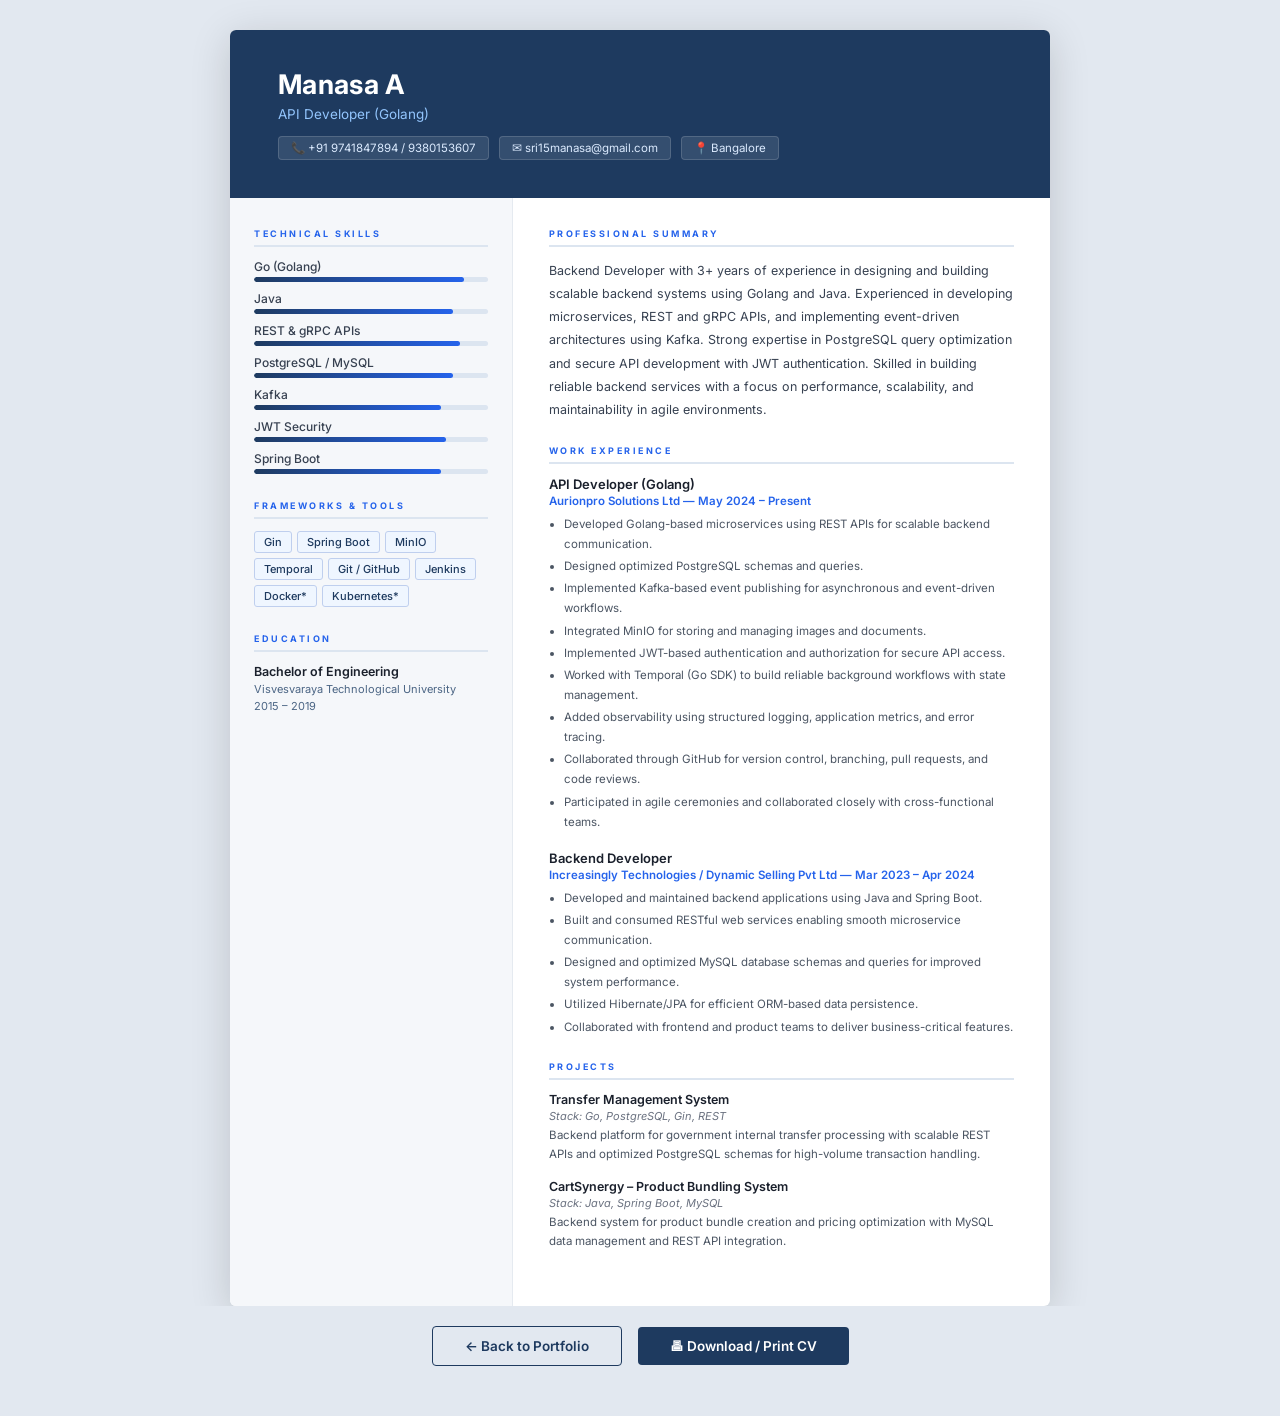
==== cv-template-2.html @ d66b4468 "f" ====
<!DOCTYPE html>
<html lang="en">
<head>
  <meta charset="UTF-8"/>
  <meta name="viewport" content="width=device-width, initial-scale=1.0"/>
  <title>Manasa A - CV (Classic Professional)</title>
  <style>
    @import url('https://fonts.googleapis.com/css2?family=Inter:wght@300;400;500;600;700&display=swap');
    * { margin:0; padding:0; box-sizing:border-box; }
    body { font-family:'Inter',sans-serif; background:#e2e8f0; color:#1a202c; padding:30px 15px; }

    .cv-wrap { max-width:820px; margin:0 auto; background:#fff; border-radius:6px; overflow:hidden; box-shadow:0 8px 40px rgba(0,0,0,.16); }

    /* ---- Header ---- */
    .cv-hdr { background:#1e3a5f; color:#fff; padding:38px 48px; }
    .cv-hdr h1 { font-size:27px; font-weight:700; letter-spacing:.3px; }
    .cv-hdr .role { font-size:13.5px; color:#93c5fd; margin-top:5px; font-weight:400; }
    .cv-hdr .contacts { margin-top:14px; display:flex; flex-wrap:wrap; gap:10px; }
    .cv-hdr .contacts span { font-size:11.5px; background:rgba(255,255,255,.1); border:1px solid rgba(255,255,255,.15); padding:4px 12px; border-radius:4px; color:#dbeafe; display:flex; align-items:center; gap:5px; }

    /* ---- Body ---- */
    .cv-body { display:grid; grid-template-columns:1fr 1.9fr; }

    /* ---- Sidebar ---- */
    .cv-side { background:#f5f7fa; padding:30px 24px; border-right:1px solid #e5eaf0; }
    .side-sec { margin-bottom:26px; }
    .side-sec h3 { font-size:9px; letter-spacing:2.5px; text-transform:uppercase; color:#2563eb; margin-bottom:12px; padding-bottom:6px; border-bottom:2px solid #dce5f0; font-weight:700; }
    .sk-block { margin-bottom:9px; }
    .sk-block span { font-size:12px; display:block; margin-bottom:3px; color:#374151; font-weight:500; }
    .sk-bar { width:100%; height:5px; background:#dce5f0; border-radius:3px; overflow:hidden; }
    .sk-fill { height:100%; border-radius:3px; background:linear-gradient(90deg,#1e3a5f,#2563eb); }
    .tag-wrap { display:flex; flex-wrap:wrap; gap:5px; }
    .ttag { background:#eff6ff; color:#1e3a5f; border:1px solid #bfcfee; font-size:11px; padding:3px 9px; border-radius:3px; font-weight:500; }
    .edu-it h4 { font-size:12.5px; font-weight:600; color:#1a202c; }
    .edu-it .sub { font-size:11px; color:#4b6584; margin-top:2px; line-height:1.55; }

    /* ---- Main ---- */
    .cv-main { padding:30px 36px; }
    .ms { margin-bottom:24px; }
    .ms h3 { font-size:9px; letter-spacing:2.5px; text-transform:uppercase; color:#2563eb; margin-bottom:12px; padding-bottom:6px; border-bottom:2px solid #dce5f0; font-weight:700; }
    .summary { font-size:12.5px; color:#374151; line-height:1.85; }
    .exp-it { margin-bottom:18px; }
    .exp-it h4 { font-size:13px; font-weight:600; color:#1a202c; }
    .exp-it .co { font-size:11.5px; color:#2563eb; font-weight:600; margin:2px 0 6px; }
    .exp-it ul { padding-left:15px; }
    .exp-it ul li { font-size:11.5px; color:#4b5563; line-height:1.75; margin-bottom:2px; }
    .exp-it p { font-size:11.5px; color:#4b5563; line-height:1.75; margin-top:4px; }
    .proj-it { margin-bottom:14px; }
    .proj-it h4 { font-size:12.5px; font-weight:600; color:#1a202c; }
    .proj-it .stk { font-size:11px; color:#6b7280; font-style:italic; margin:2px 0 3px; }
    .proj-it p { font-size:11.5px; color:#4b5563; line-height:1.7; }

    /* ---- Buttons ---- */
    .btns { text-align:center; padding:20px; background:#e2e8f0; }
    .pbtn { background:#1e3a5f; color:#fff; border:none; padding:11px 32px; border-radius:4px; font-size:13.5px; font-family:'Inter',sans-serif; font-weight:600; cursor:pointer; transition:background .2s; }
    .pbtn:hover { background:#2563eb; }
    .pbtn.back { background:transparent; color:#1e3a5f; border:1.5px solid #1e3a5f; margin-right:12px; }
    .pbtn.back:hover { background:#1e3a5f; color:#fff; }
    @media print { body{background:#fff;padding:0;} .cv-wrap{box-shadow:none;border-radius:0;} .btns{display:none;} }
  </style>
</head>
<body>

<div class="cv-wrap">

  <!-- HEADER -->
  <div class="cv-hdr">
    <h1 id="cv2-name">Manasa A</h1>
    <div class="role" id="cv2-role">API Developer (Golang)</div>
    <div class="contacts" id="cv2-contacts">
      <span>&#128222; +91 9741847894 / 9380153607</span>
      <span>&#9993; sri15manasa@gmail.com</span>
      <span>&#128205; Bangalore</span>
    </div>
  </div>

  <!-- BODY -->
  <div class="cv-body">

    <!-- SIDEBAR -->
    <div class="cv-side">

      <div class="side-sec">
        <h3>Technical Skills</h3>
        <div id="cv2-skills">
          <div class="sk-block"><span>Go (Golang)</span><div class="sk-bar"><div class="sk-fill" style="width:90%"></div></div></div>
          <div class="sk-block"><span>Java</span><div class="sk-bar"><div class="sk-fill" style="width:85%"></div></div></div>
          <div class="sk-block"><span>REST &amp; gRPC APIs</span><div class="sk-bar"><div class="sk-fill" style="width:88%"></div></div></div>
          <div class="sk-block"><span>PostgreSQL / MySQL</span><div class="sk-bar"><div class="sk-fill" style="width:85%"></div></div></div>
          <div class="sk-block"><span>Kafka</span><div class="sk-bar"><div class="sk-fill" style="width:80%"></div></div></div>
          <div class="sk-block"><span>JWT Security</span><div class="sk-bar"><div class="sk-fill" style="width:82%"></div></div></div>
          <div class="sk-block"><span>Spring Boot</span><div class="sk-bar"><div class="sk-fill" style="width:80%"></div></div></div>
        </div>
      </div>

      <div class="side-sec">
        <h3>Frameworks &amp; Tools</h3>
        <div class="tag-wrap" id="cv2-tags">
          <span class="ttag">Gin</span><span class="ttag">Spring Boot</span><span class="ttag">MinIO</span>
          <span class="ttag">Temporal</span><span class="ttag">Git / GitHub</span>
          <span class="ttag">Jenkins</span><span class="ttag">Docker*</span><span class="ttag">Kubernetes*</span>
        </div>
      </div>

      <div class="side-sec">
        <h3>Education</h3>
        <div class="edu-it">
          <h4>Bachelor of Engineering</h4>
          <div class="sub">Visvesvaraya Technological University<br/>2015 &ndash; 2019</div>
        </div>
      </div>

    </div>

    <!-- MAIN -->
    <div class="cv-main">

      <div class="ms">
        <h3>Professional Summary</h3>
        <p class="summary" id="cv2-summary">Backend Developer with 3+ years of experience in designing and building scalable backend systems using Golang and Java. Experienced in developing microservices, REST and gRPC APIs, and implementing event-driven architectures using Kafka. Strong expertise in PostgreSQL query optimization and secure API development with JWT authentication. Skilled in building reliable backend services with a focus on performance, scalability, and maintainability in agile environments.</p>
      </div>

      <div class="ms">
        <h3>Work Experience</h3>
        <div id="cv2-experience">
          <div class="exp-it">
            <h4>API Developer (Golang)</h4>
            <div class="co">Aurionpro Solutions Ltd &mdash; May 2024 &ndash; Present</div>
            <ul>
              <li>Developed Golang-based microservices using REST APIs for scalable backend communication.</li>
              <li>Designed optimized PostgreSQL schemas and queries.</li>
              <li>Implemented Kafka-based event publishing for asynchronous and event-driven workflows.</li>
              <li>Integrated MinIO for storing and managing images and documents.</li>
              <li>Implemented JWT-based authentication and authorization for secure API access.</li>
              <li>Worked with Temporal (Go SDK) to build reliable background workflows with state management.</li>
              <li>Added observability using structured logging, application metrics, and error tracing.</li>
              <li>Collaborated through GitHub for version control, branching, pull requests, and code reviews.</li>
              <li>Participated in agile ceremonies and collaborated closely with cross-functional teams.</li>
            </ul>
          </div>
          <div class="exp-it">
            <h4>Backend Developer</h4>
            <div class="co">Increasingly Technologies / Dynamic Selling Pvt Ltd &mdash; Mar 2023 &ndash; Apr 2024</div>
            <ul>
              <li>Developed and maintained backend applications using Java and Spring Boot.</li>
              <li>Built and consumed RESTful web services enabling smooth microservice communication.</li>
              <li>Designed and optimized MySQL database schemas and queries for improved system performance.</li>
              <li>Utilized Hibernate/JPA for efficient ORM-based data persistence.</li>
              <li>Collaborated with frontend and product teams to deliver business-critical features.</li>
            </ul>
          </div>
        </div>
      </div>

      <div class="ms">
        <h3>Projects</h3>
        <div id="cv2-projects">
          <div class="proj-it">
            <h4>Transfer Management System</h4>
            <div class="stk">Stack: Go, PostgreSQL, Gin, REST</div>
            <p>Backend platform for government internal transfer processing with scalable REST APIs and optimized PostgreSQL schemas for high-volume transaction handling.</p>
          </div>
          <div class="proj-it">
            <h4>CartSynergy &ndash; Product Bundling System</h4>
            <div class="stk">Stack: Java, Spring Boot, MySQL</div>
            <p>Backend system for product bundle creation and pricing optimization with MySQL data management and REST API integration.</p>
          </div>
        </div>
      </div>

    </div>
  </div><!-- end cv-body -->
</div><!-- end cv-wrap -->

<div class="btns">
  <button class="pbtn back" onclick="window.location.href='index.html'">&#8592; Back to Portfolio</button>
  <button class="pbtn" onclick="window.print()">&#128438; Download / Print CV</button>
</div>

<!-- Sync from portfolio edits via localStorage -->
<script>
(function(){
  var raw = localStorage.getItem('portfolio_data');
  if(!raw) return;
  var d; try{ d = JSON.parse(raw); } catch(e){ return; }
  function esc(s){ var el = document.createElement('span'); el.textContent = String(s||''); return el.innerHTML; }

  if(d.name) document.getElementById('cv2-name').textContent = d.name;
  if(d.role) document.getElementById('cv2-role').textContent = d.role;

  var spans = document.querySelectorAll('.cv-hdr .contacts span');
  var icons = ['\uD83D\uDCDE ', '\u2709 ', '\uD83D\uDCCD '];
  var vals  = [d.phone, d.email, d.location];
  for(var i = 0; i < spans.length && i < icons.length; i++){
    if(vals[i]) spans[i].textContent = icons[i] + vals[i];
  }

  if(d.summary) document.getElementById('cv2-summary').textContent = d.summary;

  if(d.skills && d.skills.length){
    var el = document.getElementById('cv2-skills'); el.innerHTML = '';
    d.skills.forEach(function(sk){
      el.innerHTML += '<div class="sk-block"><span>' + esc(sk.name) + '</span><div class="sk-bar"><div class="sk-fill" style="width:' + (sk.pct||0) + '%"></div></div></div>';
    });
  }

  if(d.tags && d.tags.length){
    var tel = document.getElementById('cv2-tags'); tel.innerHTML = '';
    d.tags.forEach(function(t){ tel.innerHTML += '<span class="ttag">' + esc(t) + '</span>'; });
  }

  if(d.experience && d.experience.length){
    var eel = document.getElementById('cv2-experience'); eel.innerHTML = '';
    d.experience.forEach(function(exp){
      eel.innerHTML += '<div class="exp-it"><h4>' + esc(exp.title) + '</h4><div class="co">' + esc(exp.company) + ' &mdash; ' + esc(exp.year) + '</div><p>' + esc(exp.desc) + '</p></div>';
    });
  }

  if(d.projects && d.projects.length){
    var pel = document.getElementById('cv2-projects'); pel.innerHTML = '';
    d.projects.forEach(function(proj){
      var stk = (proj.tags && proj.tags.length) ? proj.tags.map(esc).join(', ') : '';
      pel.innerHTML += '<div class="proj-it"><h4>' + esc(proj.title) + '</h4>' + (stk ? '<div class="stk">Stack: ' + stk + '</div>' : '') + '<p>' + esc(proj.desc) + '</p></div>';
    });
  }
})();
</script>

</body>
</html>
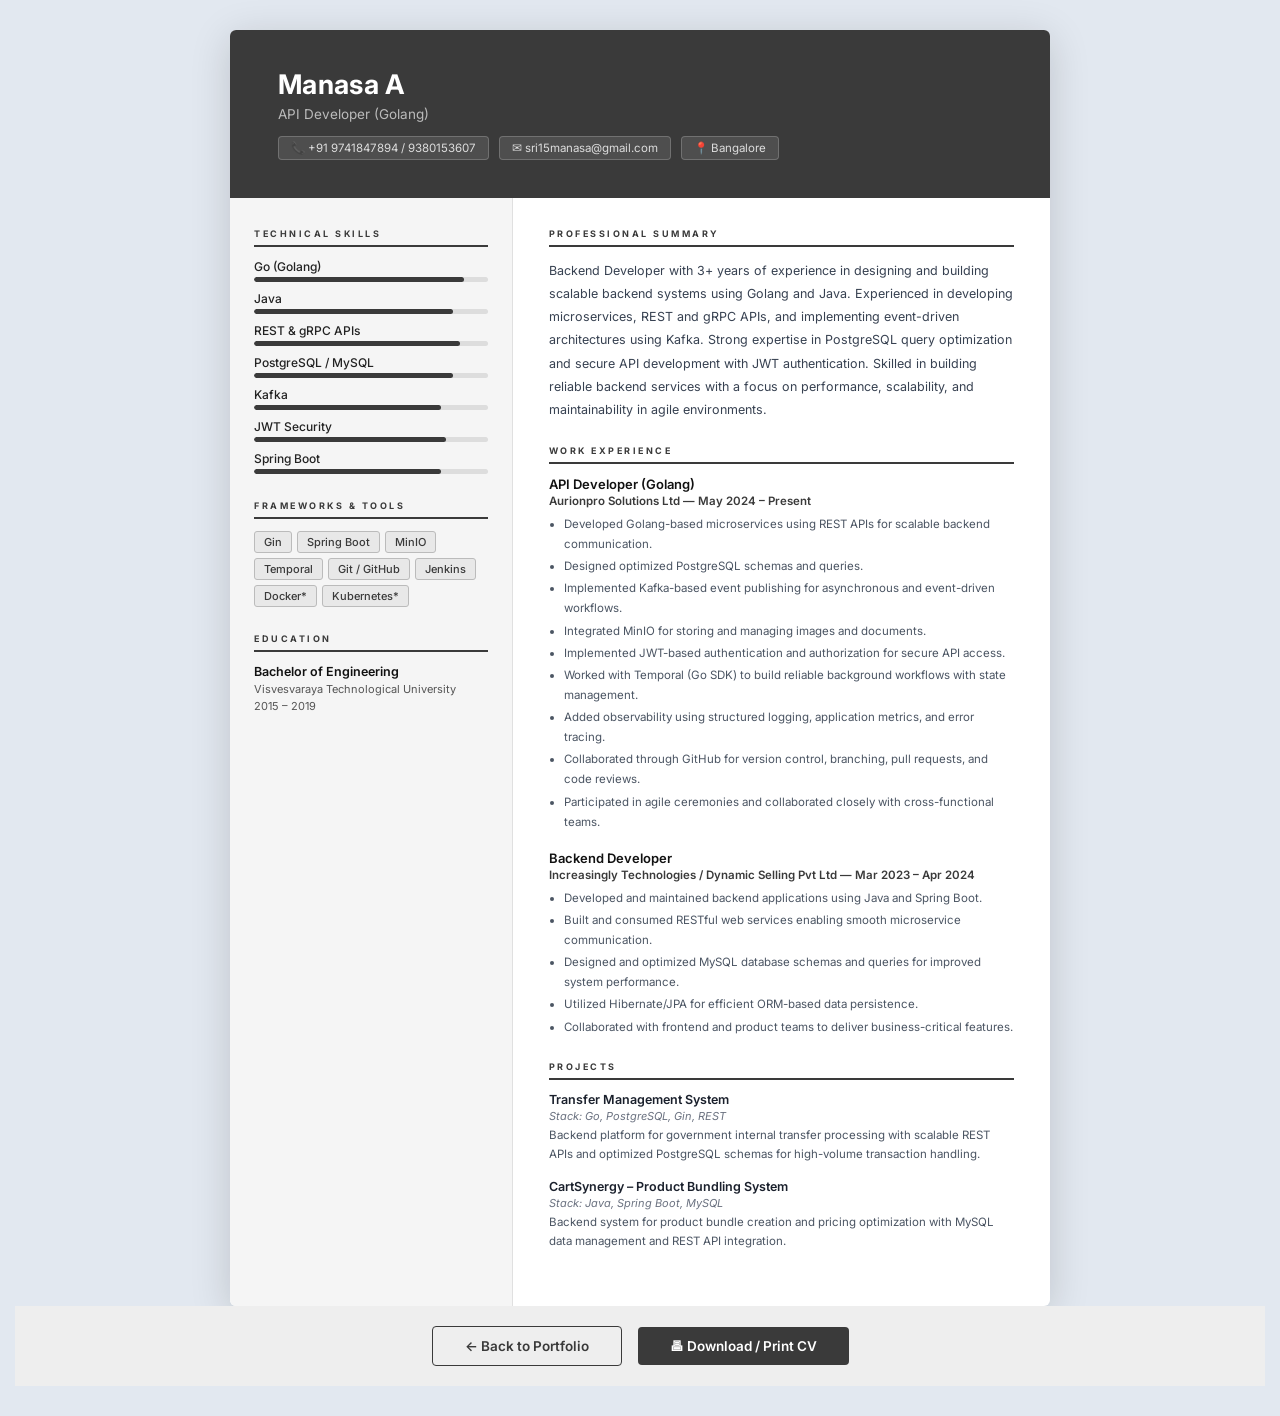
==== commit 8f4a10d6: "f" ====
--- a/cv-template-2.html
+++ b/cv-template-2.html
@@ -12,36 +12,36 @@
     .cv-wrap { max-width:820px; margin:0 auto; background:#fff; border-radius:6px; overflow:hidden; box-shadow:0 8px 40px rgba(0,0,0,.16); }
 
     /* ---- Header ---- */
-    .cv-hdr { background:#1e3a5f; color:#fff; padding:38px 48px; }
+    .cv-hdr { background:#3a3a3a; color:#fff; padding:38px 48px; }
     .cv-hdr h1 { font-size:27px; font-weight:700; letter-spacing:.3px; }
-    .cv-hdr .role { font-size:13.5px; color:#93c5fd; margin-top:5px; font-weight:400; }
+    .cv-hdr .role { font-size:13.5px; color:#bbbbbb; margin-top:5px; font-weight:400; }
     .cv-hdr .contacts { margin-top:14px; display:flex; flex-wrap:wrap; gap:10px; }
-    .cv-hdr .contacts span { font-size:11.5px; background:rgba(255,255,255,.1); border:1px solid rgba(255,255,255,.15); padding:4px 12px; border-radius:4px; color:#dbeafe; display:flex; align-items:center; gap:5px; }
+    .cv-hdr .contacts span { font-size:11.5px; background:rgba(255,255,255,.1); border:1px solid rgba(255,255,255,.2); padding:4px 12px; border-radius:4px; color:#dddddd; display:flex; align-items:center; gap:5px; }
 
     /* ---- Body ---- */
     .cv-body { display:grid; grid-template-columns:1fr 1.9fr; }
 
     /* ---- Sidebar ---- */
-    .cv-side { background:#f5f7fa; padding:30px 24px; border-right:1px solid #e5eaf0; }
+    .cv-side { background:#f5f5f5; padding:30px 24px; border-right:1px solid #e0e0e0; }
     .side-sec { margin-bottom:26px; }
-    .side-sec h3 { font-size:9px; letter-spacing:2.5px; text-transform:uppercase; color:#2563eb; margin-bottom:12px; padding-bottom:6px; border-bottom:2px solid #dce5f0; font-weight:700; }
+    .side-sec h3 { font-size:9px; letter-spacing:2.5px; text-transform:uppercase; color:#3a3a3a; margin-bottom:12px; padding-bottom:6px; border-bottom:2px solid #3a3a3a; font-weight:700; }
     .sk-block { margin-bottom:9px; }
-    .sk-block span { font-size:12px; display:block; margin-bottom:3px; color:#374151; font-weight:500; }
-    .sk-bar { width:100%; height:5px; background:#dce5f0; border-radius:3px; overflow:hidden; }
-    .sk-fill { height:100%; border-radius:3px; background:linear-gradient(90deg,#1e3a5f,#2563eb); }
+    .sk-block span { font-size:12px; display:block; margin-bottom:3px; color:#222; font-weight:500; }
+    .sk-bar { width:100%; height:5px; background:#ddd; border-radius:3px; overflow:hidden; }
+    .sk-fill { height:100%; border-radius:3px; background:#3a3a3a; }
     .tag-wrap { display:flex; flex-wrap:wrap; gap:5px; }
-    .ttag { background:#eff6ff; color:#1e3a5f; border:1px solid #bfcfee; font-size:11px; padding:3px 9px; border-radius:3px; font-weight:500; }
-    .edu-it h4 { font-size:12.5px; font-weight:600; color:#1a202c; }
-    .edu-it .sub { font-size:11px; color:#4b6584; margin-top:2px; line-height:1.55; }
+    .ttag { background:#e8e8e8; color:#3a3a3a; border:1px solid #bbb; font-size:11px; padding:3px 9px; border-radius:3px; font-weight:500; }
+    .edu-it h4 { font-size:12.5px; font-weight:600; color:#111; }
+    .edu-it .sub { font-size:11px; color:#555; margin-top:2px; line-height:1.55; }
 
     /* ---- Main ---- */
     .cv-main { padding:30px 36px; }
     .ms { margin-bottom:24px; }
-    .ms h3 { font-size:9px; letter-spacing:2.5px; text-transform:uppercase; color:#2563eb; margin-bottom:12px; padding-bottom:6px; border-bottom:2px solid #dce5f0; font-weight:700; }
+    .ms h3 { font-size:9px; letter-spacing:2.5px; text-transform:uppercase; color:#3a3a3a; margin-bottom:12px; padding-bottom:6px; border-bottom:2px solid #3a3a3a; font-weight:700; }
     .summary { font-size:12.5px; color:#374151; line-height:1.85; }
     .exp-it { margin-bottom:18px; }
-    .exp-it h4 { font-size:13px; font-weight:600; color:#1a202c; }
-    .exp-it .co { font-size:11.5px; color:#2563eb; font-weight:600; margin:2px 0 6px; }
+    .exp-it h4 { font-size:13px; font-weight:600; color:#111; }
+    .exp-it .co { font-size:11.5px; color:#3a3a3a; font-weight:600; margin:2px 0 6px; }
     .exp-it ul { padding-left:15px; }
     .exp-it ul li { font-size:11.5px; color:#4b5563; line-height:1.75; margin-bottom:2px; }
     .exp-it p { font-size:11.5px; color:#4b5563; line-height:1.75; margin-top:4px; }
@@ -51,11 +51,11 @@
     .proj-it p { font-size:11.5px; color:#4b5563; line-height:1.7; }
 
     /* ---- Buttons ---- */
-    .btns { text-align:center; padding:20px; background:#e2e8f0; }
-    .pbtn { background:#1e3a5f; color:#fff; border:none; padding:11px 32px; border-radius:4px; font-size:13.5px; font-family:'Inter',sans-serif; font-weight:600; cursor:pointer; transition:background .2s; }
-    .pbtn:hover { background:#2563eb; }
-    .pbtn.back { background:transparent; color:#1e3a5f; border:1.5px solid #1e3a5f; margin-right:12px; }
-    .pbtn.back:hover { background:#1e3a5f; color:#fff; }
+    .btns { text-align:center; padding:20px; background:#eeeeee; }
+    .pbtn { background:#3a3a3a; color:#fff; border:none; padding:11px 32px; border-radius:4px; font-size:13.5px; font-family:'Inter',sans-serif; font-weight:600; cursor:pointer; transition:background .2s; }
+    .pbtn:hover { background:#555; }
+    .pbtn.back { background:transparent; color:#3a3a3a; border:1.5px solid #3a3a3a; margin-right:12px; }
+    .pbtn.back:hover { background:#3a3a3a; color:#fff; }
     @media print { body{background:#fff;padding:0;} .cv-wrap{box-shadow:none;border-radius:0;} .btns{display:none;} }
   </style>
 </head>
@@ -104,9 +104,11 @@
 
       <div class="side-sec">
         <h3>Education</h3>
-        <div class="edu-it">
-          <h4>Bachelor of Engineering</h4>
-          <div class="sub">Visvesvaraya Technological University<br/>2015 &ndash; 2019</div>
+        <div id="cv2-education">
+          <div class="edu-it">
+            <h4>Bachelor of Engineering</h4>
+            <div class="sub">Visvesvaraya Technological University<br/>2015 &ndash; 2019</div>
+          </div>
         </div>
       </div>
 
@@ -209,6 +211,14 @@
     d.tags.forEach(function(t){ tel.innerHTML += '<span class="ttag">' + esc(t) + '</span>'; });
   }
 
+  if(d.education && d.education.length){
+    var edel = document.getElementById('cv2-education'); if(edel){ edel.innerHTML = '';
+      d.education.forEach(function(edu){
+        edel.innerHTML += '<div class="edu-it"><h4>' + esc(edu.title) + '</h4><div class="sub">' + esc(edu.institution) + '<br/>' + esc(edu.year) + '</div></div>';
+      });
+    }
+  }
+
   if(d.experience && d.experience.length){
     var eel = document.getElementById('cv2-experience'); eel.innerHTML = '';
     d.experience.forEach(function(exp){
